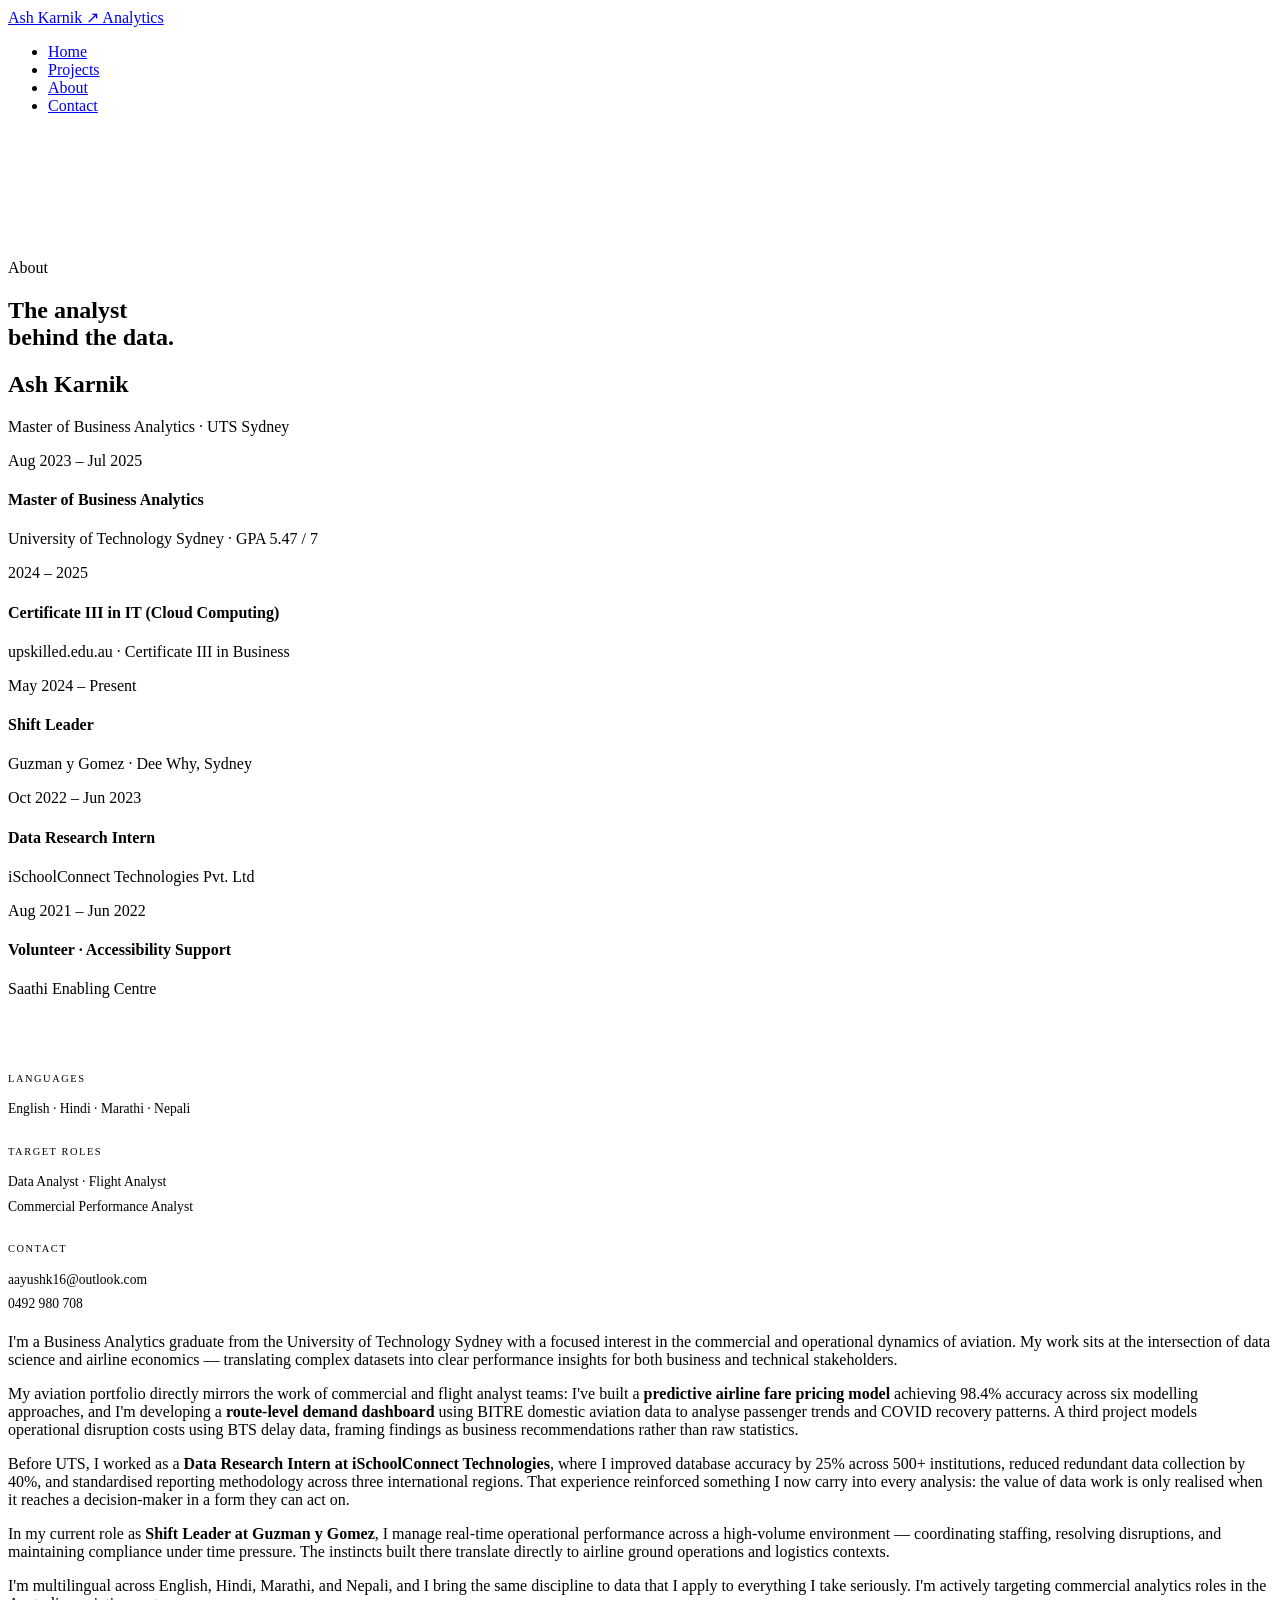
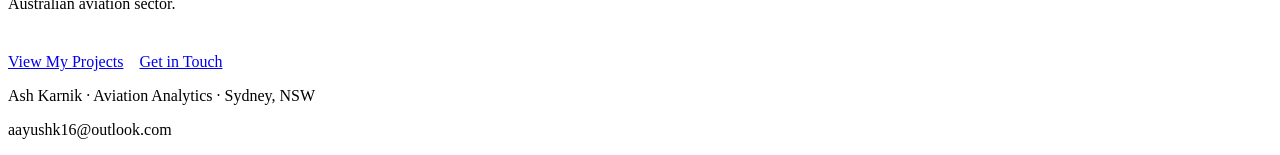
==== about.html @ 37b524a2 "Add files via upload" ====
<!DOCTYPE html>
<html lang="en">
<head>
  <meta charset="UTF-8">
  <meta name="viewport" content="width=device-width, initial-scale=1.0">
  <title>About — Ash Karnik Aviation Analytics</title>
  <link rel="preconnect" href="https://fonts.googleapis.com">
  <link href="https://fonts.googleapis.com/css2?family=Inter:wght@400;500;600;700&family=Cormorant+Garamond:ital,wght@0,600;0,700;1,600&family=DM+Mono:wght@400;500&display=swap" rel="stylesheet">
  <link rel="stylesheet" href="css/style.css">
</head>
<body>

<nav>
  <a href="index.html" class="nav-logo">Ash Karnik ↗ Analytics</a>
  <ul class="nav-links">
    <li><a href="index.html">Home</a></li>
    <li><a href="projects.html">Projects</a></li>
    <li><a href="about.html">About</a></li>
    <li><a href="contact.html">Contact</a></li>
  </ul>
</nav>

<main class="page">

  <section class="section reveal" style="padding-top: 8rem;">
    <div class="section-header">
      <span class="section-num">About</span>
      <h2 class="section-title">The analyst<br>behind the data.</h2>
    </div>

    <div class="about-grid">

      <div class="about-sidebar">
        <h2>Ash Karnik</h2>
        <p class="role">Master of Business Analytics · UTS Sydney</p>

        <div class="timeline">
          <div class="timeline-item">
            <p class="timeline-year">Aug 2023 – Jul 2025</p>
            <h4>Master of Business Analytics</h4>
            <p>University of Technology Sydney · GPA 5.47 / 7</p>
          </div>
          <div class="timeline-item">
            <p class="timeline-year">2024 – 2025</p>
            <h4>Certificate III in IT (Cloud Computing)</h4>
            <p>upskilled.edu.au · Certificate III in Business</p>
          </div>
          <div class="timeline-item">
            <p class="timeline-year">May 2024 – Present</p>
            <h4>Shift Leader</h4>
            <p>Guzman y Gomez · Dee Why, Sydney</p>
          </div>
          <div class="timeline-item">
            <p class="timeline-year">Oct 2022 – Jun 2023</p>
            <h4>Data Research Intern</h4>
            <p>iSchoolConnect Technologies Pvt. Ltd</p>
          </div>
          <div class="timeline-item">
            <p class="timeline-year">Aug 2021 – Jun 2022</p>
            <h4>Volunteer · Accessibility Support</h4>
            <p>Saathi Enabling Centre</p>
          </div>
        </div>

        <div style="margin-top: 2rem; padding-top: 2rem; border-top: 1px solid var(--border);">
          <p style="font-family: var(--font-mono); font-size: 0.65rem; letter-spacing: 0.15em; text-transform: uppercase; color: var(--amber); margin-bottom: 0.75rem;">Languages</p>
          <p style="font-size: 0.85rem; color: var(--white-dim); line-height: 1.8;">English · Hindi · Marathi · Nepali</p>
        </div>

        <div style="margin-top: 1.5rem;">
          <p style="font-family: var(--font-mono); font-size: 0.65rem; letter-spacing: 0.15em; text-transform: uppercase; color: var(--amber); margin-bottom: 0.75rem;">Target Roles</p>
          <p style="font-size: 0.85rem; color: var(--white-dim); line-height: 1.8;">Data Analyst · Flight Analyst<br>Commercial Performance Analyst</p>
        </div>

        <div style="margin-top: 1.5rem;">
          <p style="font-family: var(--font-mono); font-size: 0.65rem; letter-spacing: 0.15em; text-transform: uppercase; color: var(--amber); margin-bottom: 0.75rem;">Contact</p>
          <p style="font-size: 0.85rem; color: var(--white-dim); line-height: 1.8;">aayushk16@outlook.com<br>0492 980 708</p>
        </div>
      </div>

      <div class="about-body">
        <p>
          I'm a Business Analytics graduate from the University of Technology Sydney with a focused interest in the commercial and operational dynamics of aviation. My work sits at the intersection of data science and airline economics — translating complex datasets into clear performance insights for both business and technical stakeholders.
        </p>
        <p>
          My aviation portfolio directly mirrors the work of commercial and flight analyst teams: I've built a <strong>predictive airline fare pricing model</strong> achieving 98.4% accuracy across six modelling approaches, and I'm developing a <strong>route-level demand dashboard</strong> using BITRE domestic aviation data to analyse passenger trends and COVID recovery patterns. A third project models operational disruption costs using BTS delay data, framing findings as business recommendations rather than raw statistics.
        </p>
        <p>
          Before UTS, I worked as a <strong>Data Research Intern at iSchoolConnect Technologies</strong>, where I improved database accuracy by 25% across 500+ institutions, reduced redundant data collection by 40%, and standardised reporting methodology across three international regions. That experience reinforced something I now carry into every analysis: the value of data work is only realised when it reaches a decision-maker in a form they can act on.
        </p>
        <p>
          In my current role as <strong>Shift Leader at Guzman y Gomez</strong>, I manage real-time operational performance across a high-volume environment — coordinating staffing, resolving disruptions, and maintaining compliance under time pressure. The instincts built there translate directly to airline ground operations and logistics contexts.
        </p>
        <p>
          I'm multilingual across English, Hindi, Marathi, and Nepali, and I bring the same discipline to data that I apply to everything I take seriously. I'm actively targeting commercial analytics roles in the Australian aviation sector.
        </p>

        <div style="margin-top: 2.5rem; display: flex; gap: 1rem; flex-wrap: wrap;">
          <a href="projects.html" class="btn-fill">View My Projects</a>
          <a href="contact.html" class="btn-ghost">Get in Touch</a>
        </div>
      </div>

    </div>
  </section>

</main>

<footer>
  <p>Ash Karnik · Aviation Analytics · Sydney, NSW</p>
  <p>aayushk16@outlook.com</p>
</footer>

<script src="../js/nav.js"></script>
<script>
  const reveals = document.querySelectorAll(".reveal");
  if (reveals.length) {
    const io = new IntersectionObserver((e) => { e.forEach(en => { if (en.isIntersecting) { en.target.classList.add("visible"); io.unobserve(en.target); } }); }, { threshold: 0.1 });
    reveals.forEach(r => io.observe(r));
  }
</script>
</body>
</html>
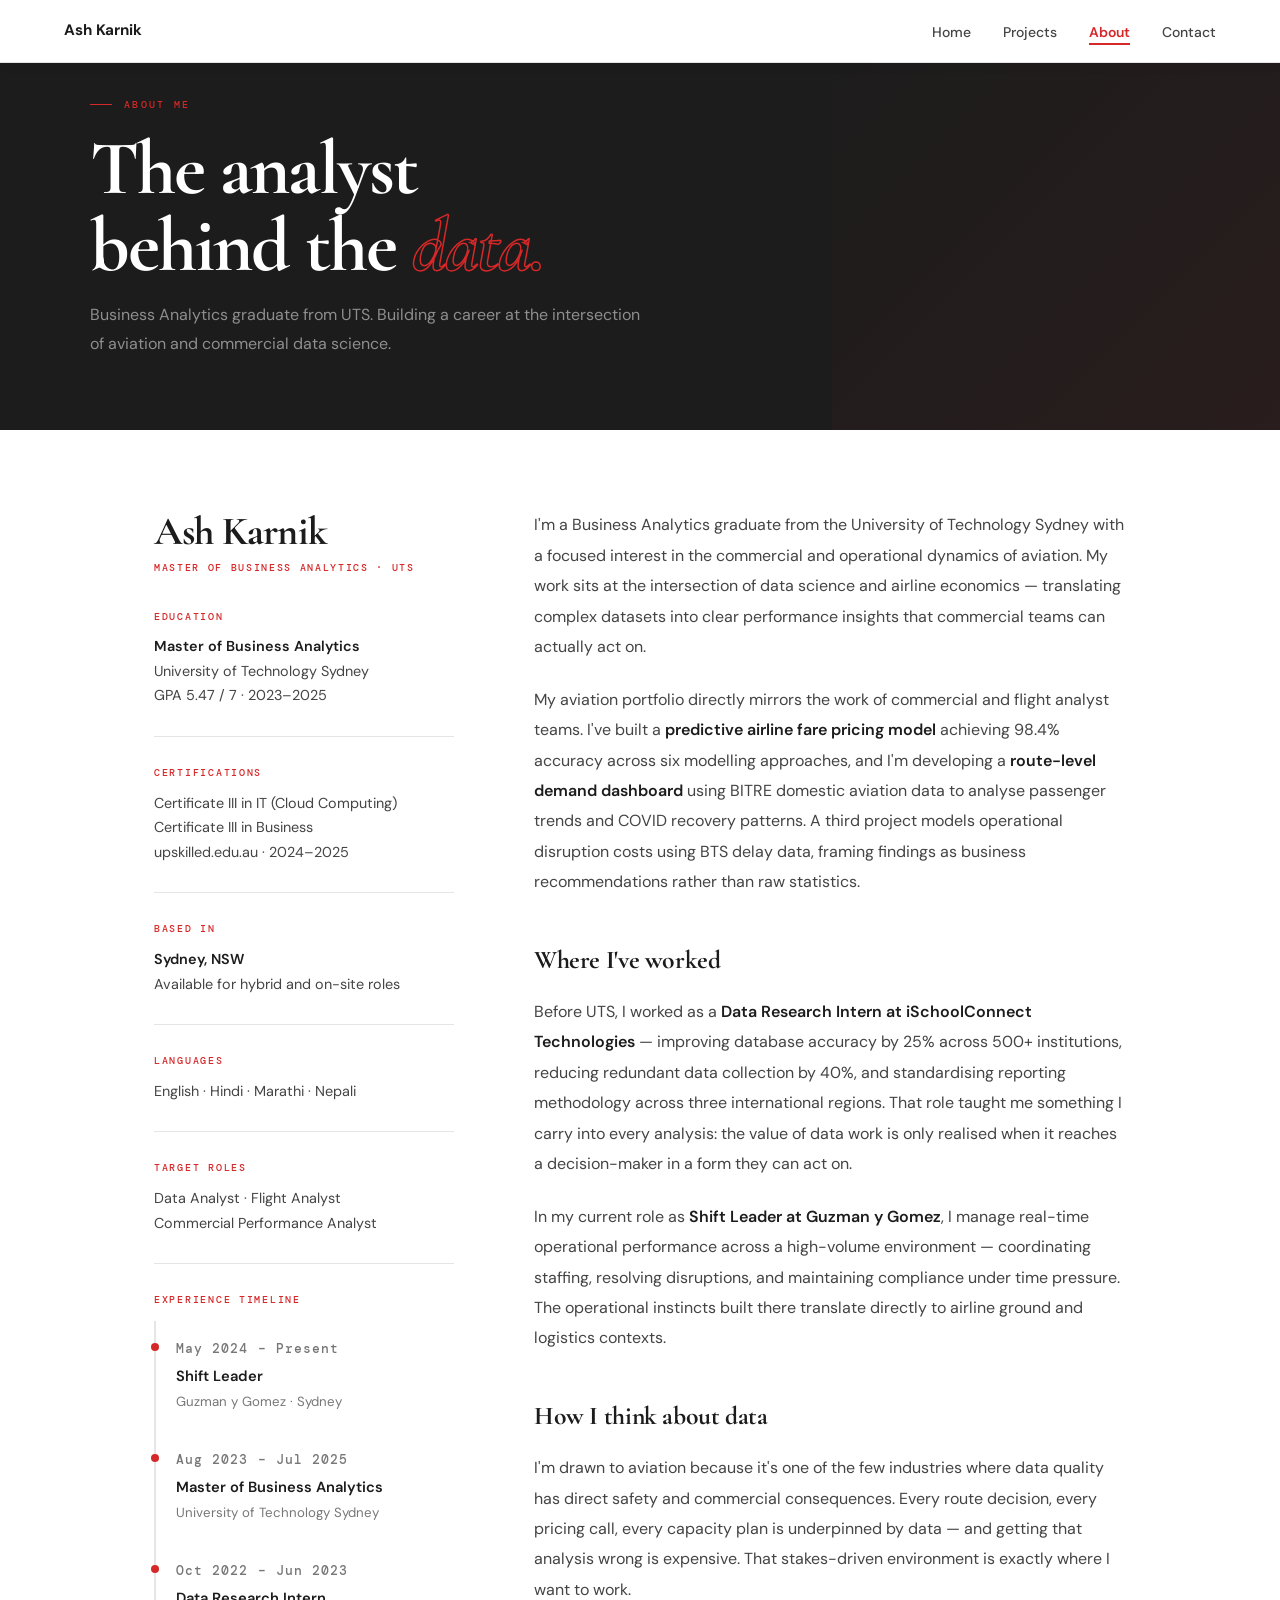
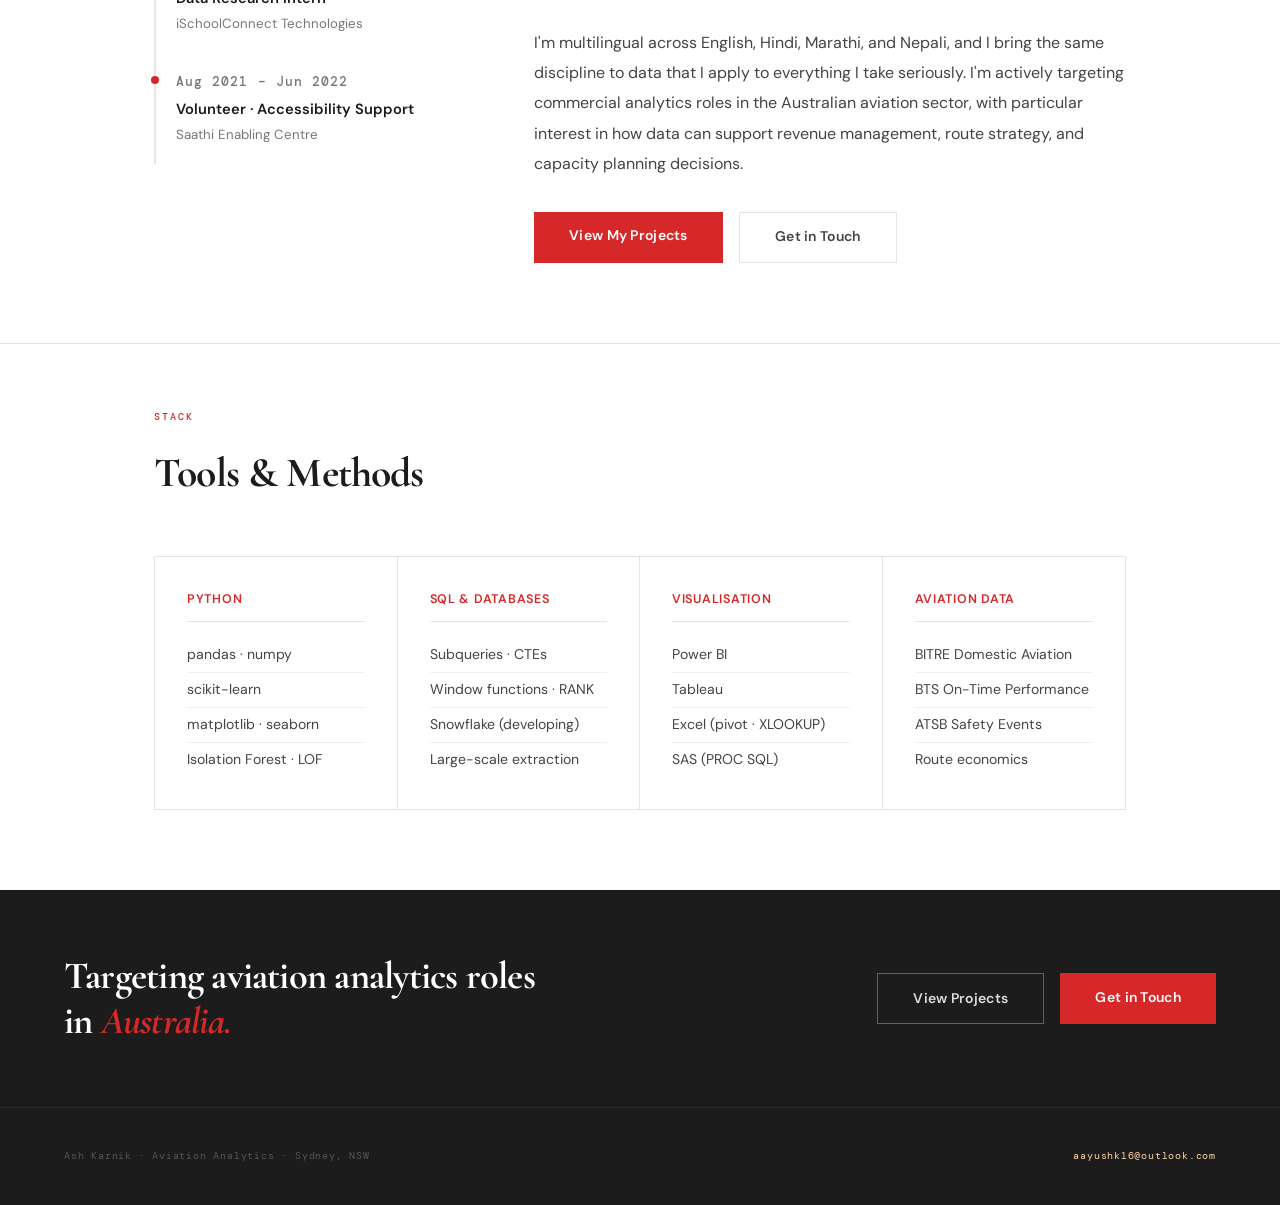
==== commit 4756f965: "Add files via upload Update all pages" ====
--- a/about.html
+++ b/about.html
@@ -3,57 +3,194 @@
 <head>
   <meta charset="UTF-8">
   <meta name="viewport" content="width=device-width, initial-scale=1.0">
-  <title>About — Ash Karnik Aviation Analytics</title>
+  <title>About — Ash Karnik</title>
   <link rel="preconnect" href="https://fonts.googleapis.com">
-  <link href="https://fonts.googleapis.com/css2?family=Inter:wght@400;500;600;700&family=Cormorant+Garamond:ital,wght@0,600;0,700;1,600&family=DM+Mono:wght@400;500&display=swap" rel="stylesheet">
-  <link rel="stylesheet" href="css/style.css">
+  <link href="https://fonts.googleapis.com/css2?family=Cormorant+Garamond:ital,wght@0,400;0,600;0,700;1,400;1,600&family=DM+Sans:wght@300;400;500;600&family=DM+Mono:wght@400;500&display=swap" rel="stylesheet">
+  <style>
+  :root {
+    --white:#FFFFFF;--off-white:#FAF8F8;--blush:#FFF1F2;--salmon:#FF5D5D;
+    --red:#D62828;--red-dark:#A81F1F;--peach:#FFD6A5;
+    --ink:#111111;--ink-head:#1C1C1C;--ink-sub:#444444;--ink-muted:#777777;
+    --border:#E5E5E5;--border-light:#F0F0F0;
+    --f-head:'Cormorant Garamond',Georgia,serif;
+    --f-body:'DM Sans',sans-serif;
+    --f-mono:'DM Mono',monospace;
+  }
+  *,*::before,*::after{box-sizing:border-box;margin:0;padding:0}
+  html{scroll-behavior:smooth}
+  body{background:var(--white);color:var(--ink);font-family:var(--f-body);font-weight:400;line-height:1.7;overflow-x:hidden}
+
+  nav{position:fixed;top:0;left:0;right:0;z-index:9999;display:flex;justify-content:space-between;align-items:center;padding:1.1rem 4rem;background:#ffffff;border-bottom:1px solid #E5E5E5;box-shadow:0 2px 12px rgba(0,0,0,0.06)}
+  .nav-logo{font-family:var(--f-body);font-size:0.95rem;font-weight:700;color:var(--ink-head);text-decoration:none;transition:color 0.2s}
+  .nav-logo:hover{color:var(--red)}
+  .nav-links{display:flex;gap:2rem;list-style:none}
+  .nav-links a{font-family:var(--f-body);font-size:0.875rem;font-weight:500;color:var(--ink-sub);text-decoration:none;transition:color 0.2s;position:relative;padding-bottom:2px}
+  .nav-links a::after{content:'';position:absolute;bottom:-2px;left:0;width:0;height:2px;background:var(--red);transition:width 0.25s}
+  .nav-links a:hover{color:var(--ink-head)}
+  .nav-links a:hover::after{width:100%}
+  .nav-links a.active{color:var(--red);font-weight:600}
+  .nav-links a.active::after{width:100%}
+
+  /* PAGE HERO */
+  .page-hero{background:var(--ink-head);padding:6rem 4rem 4.5rem;position:relative;overflow:hidden}
+  .page-hero::after{content:'';position:absolute;top:0;right:0;width:35%;height:100%;background:linear-gradient(135deg,transparent,rgba(214,40,40,0.07));pointer-events:none}
+  .page-hero-inner{max-width:1100px;margin:0 auto}
+  .page-eyebrow{font-family:var(--f-mono);font-size:0.65rem;font-weight:500;letter-spacing:0.22em;text-transform:uppercase;color:var(--red);margin-bottom:1.1rem;display:flex;align-items:center;gap:0.75rem}
+  .page-eyebrow::before{content:'';width:22px;height:1px;background:var(--red);display:inline-block}
+  .page-hero h1{font-family:var(--f-head);font-size:clamp(3rem,6vw,5rem);font-weight:700;line-height:1.0;color:#fff;letter-spacing:-0.025em;margin-bottom:1rem}
+  .page-hero h1 em{font-style:italic;color:transparent;-webkit-text-stroke:1.5px var(--red)}
+  .page-hero-sub{font-size:1rem;color:rgba(255,255,255,0.5);max-width:560px;line-height:1.8}
+
+  /* LAYOUT */
+  .section{max-width:1100px;margin:0 auto;padding:5rem 4rem}
+  .section-label{font-family:var(--f-mono);font-size:0.65rem;font-weight:500;letter-spacing:0.2em;text-transform:uppercase;color:var(--red);margin-bottom:0.75rem;display:block}
+  .section-title{font-family:var(--f-head);font-size:clamp(2rem,4vw,3rem);font-weight:700;color:var(--ink-head);line-height:1.1;letter-spacing:-0.02em;margin-bottom:2.5rem}
+
+  /* ABOUT GRID */
+  .about-grid{display:grid;grid-template-columns:300px 1fr;gap:5rem;align-items:start}
+
+  /* SIDEBAR */
+  .about-sidebar{}
+  .about-name{font-family:var(--f-head);font-size:2.5rem;font-weight:700;color:var(--ink-head);line-height:1.05;letter-spacing:-0.02em;margin-bottom:0.4rem}
+  .about-role{font-family:var(--f-mono);font-size:0.65rem;font-weight:500;letter-spacing:0.16em;text-transform:uppercase;color:var(--red);margin-bottom:2rem}
+
+  /* INFO BLOCKS */
+  .info-block{margin-bottom:1.75rem;padding-bottom:1.75rem;border-bottom:1px solid var(--border)}
+  .info-block:last-child{border-bottom:none;margin-bottom:0;padding-bottom:0}
+  .info-label{font-family:var(--f-mono);font-size:0.6rem;font-weight:500;letter-spacing:0.18em;text-transform:uppercase;color:var(--red);margin-bottom:0.6rem}
+  .info-value{font-size:0.9rem;color:var(--ink-sub);line-height:1.7}
+  .info-value strong{color:var(--ink-head);font-weight:600}
+
+  /* TIMELINE */
+  .timeline{display:flex;flex-direction:column;gap:0}
+  .timeline-item{padding:1.1rem 0 1.1rem 1.25rem;border-left:2px solid var(--border);position:relative;transition:border-color 0.2s}
+  .timeline-item:hover{border-left-color:var(--red)}
+  .timeline-item::before{content:'';position:absolute;left:-5px;top:1.4rem;width:8px;height:8px;background:var(--red);border-radius:50%}
+  .timeline-year{font-family:var(--f-mono);font-size:0.6rem;font-weight:500;color:var(--red);letter-spacing:0.08em;margin-bottom:0.2rem}
+  .timeline-item h4{font-size:0.92rem;font-weight:600;color:var(--ink-head);margin-bottom:0.15rem}
+  .timeline-item p{font-size:0.83rem;color:var(--ink-muted)}
+
+  /* BODY */
+  .about-body{}
+  .about-body p{font-size:1rem;color:var(--ink-sub);line-height:1.9;margin-bottom:1.4rem}
+  .about-body p:last-of-type{margin-bottom:0}
+  .about-body p strong{color:var(--ink-head);font-weight:600}
+  .about-body h3{font-family:var(--f-head);font-size:1.6rem;font-weight:700;color:var(--ink-head);letter-spacing:-0.015em;margin:2.5rem 0 1rem}
+
+  /* SKILLS STRIP */
+  .skills-strip{max-width:1100px;margin:0 auto;padding:0 4rem 5rem}
+  .skills-grid{display:grid;grid-template-columns:repeat(4,1fr);border:1px solid var(--border)}
+  .skill-group{background:var(--white);padding:2rem;border-right:1px solid var(--border);transition:background 0.25s}
+  .skill-group:last-child{border-right:none}
+  .skill-group:hover{background:var(--off-white)}
+  .skill-group h4{font-family:var(--f-body);font-size:0.78rem;font-weight:600;text-transform:uppercase;letter-spacing:0.06em;color:var(--red);margin-bottom:1rem;padding-bottom:0.65rem;border-bottom:1px solid var(--border)}
+  .skill-group ul{list-style:none}
+  .skill-group li{font-size:0.88rem;color:var(--ink-sub);padding:0.32rem 0;border-bottom:1px solid var(--border-light)}
+  .skill-group li:last-child{border-bottom:none}
+
+  /* CTA */
+  .about-cta{background:var(--ink-head);padding:4rem;display:flex;justify-content:space-between;align-items:center;gap:2rem;flex-wrap:wrap}
+  .about-cta h3{font-family:var(--f-head);font-size:clamp(1.6rem,3vw,2.4rem);font-weight:700;color:#fff;line-height:1.15;letter-spacing:-0.02em}
+  .about-cta h3 em{font-style:italic;color:var(--red)}
+  .cta-btns{display:flex;gap:1rem;flex-wrap:wrap}
+
+  /* BUTTONS */
+  .btn-fill{display:inline-block;padding:0.8rem 2.2rem;background:var(--red);color:var(--white);font-family:var(--f-body);font-size:0.875rem;font-weight:600;letter-spacing:0.02em;text-decoration:none;transition:background 0.2s,transform 0.2s,box-shadow 0.2s;border:none;cursor:pointer}
+  .btn-fill:hover{background:var(--red-dark);transform:translateY(-2px);box-shadow:0 8px 28px rgba(214,40,40,0.3)}
+  .btn-ghost-light{display:inline-block;padding:0.8rem 2.2rem;border:1.5px solid rgba(255,255,255,0.3);color:rgba(255,255,255,0.85);font-family:var(--f-body);font-size:0.875rem;font-weight:600;letter-spacing:0.02em;text-decoration:none;transition:border-color 0.2s,color 0.2s,transform 0.2s}
+  .btn-ghost-light:hover{border-color:var(--red);color:var(--red);transform:translateY(-2px)}
+
+  /* FOOTER */
+  footer{background:var(--ink-head);padding:2.5rem 4rem;display:flex;justify-content:space-between;align-items:center;border-top:1px solid rgba(255,255,255,0.06)}
+  footer p{font-family:var(--f-mono);font-size:0.62rem;letter-spacing:0.08em;color:rgba(255,255,255,0.25)}
+  .footer-accent{color:var(--peach)}
+
+  /* REVEAL */
+  .reveal{opacity:0;transform:translateY(22px);transition:opacity 0.7s ease,transform 0.7s ease}
+  .reveal.in{opacity:1;transform:none}
+
+  @media(max-width:768px){
+    nav{padding:1rem 1.5rem}
+    .page-hero{padding:5rem 1.5rem 3rem}
+    .section{padding:3.5rem 1.5rem}
+    .about-grid{grid-template-columns:1fr;gap:3rem}
+    .skills-strip{padding:0 1.5rem 4rem}
+    .skills-grid{grid-template-columns:repeat(2,1fr)}
+    .skill-group{border-bottom:1px solid var(--border);border-right:none}
+    .about-cta{padding:2.5rem 1.5rem;flex-direction:column;align-items:flex-start}
+    footer{flex-direction:column;gap:0.5rem;padding:2rem 1.5rem;text-align:center}
+  }
+  </style>
 </head>
 <body>
 
 <nav>
-  <a href="index.html" class="nav-logo">Ash Karnik ↗ Analytics</a>
+  <a href="index.html" class="nav-logo">Ash Karnik</a>
   <ul class="nav-links">
     <li><a href="index.html">Home</a></li>
     <li><a href="projects.html">Projects</a></li>
-    <li><a href="about.html">About</a></li>
+    <li><a href="about.html" class="active">About</a></li>
     <li><a href="contact.html">Contact</a></li>
   </ul>
 </nav>
 
-<main class="page">
-
-  <section class="section reveal" style="padding-top: 8rem;">
-    <div class="section-header">
-      <span class="section-num">About</span>
-      <h2 class="section-title">The analyst<br>behind the data.</h2>
-    </div>
-
-    <div class="about-grid">
-
-      <div class="about-sidebar">
-        <h2>Ash Karnik</h2>
-        <p class="role">Master of Business Analytics · UTS Sydney</p>
-
-        <div class="timeline">
+<div class="page-hero">
+  <div class="page-hero-inner">
+    <p class="page-eyebrow">About me</p>
+    <h1>The analyst<br>behind the <em>data.</em></h1>
+    <p class="page-hero-sub">Business Analytics graduate from UTS. Building a career at the intersection of aviation and commercial data science.</p>
+  </div>
+</div>
+
+<section class="section reveal">
+  <div class="about-grid">
+
+    <div class="about-sidebar">
+      <h2 class="about-name">Ash Karnik</h2>
+      <p class="about-role">Master of Business Analytics · UTS</p>
+
+      <div class="info-block">
+        <p class="info-label">Education</p>
+        <p class="info-value"><strong>Master of Business Analytics</strong><br>University of Technology Sydney<br>GPA 5.47 / 7 · 2023–2025</p>
+      </div>
+
+      <div class="info-block">
+        <p class="info-label">Certifications</p>
+        <p class="info-value">Certificate III in IT (Cloud Computing)<br>Certificate III in Business<br>upskilled.edu.au · 2024–2025</p>
+      </div>
+
+      <div class="info-block">
+        <p class="info-label">Based in</p>
+        <p class="info-value"><strong>Sydney, NSW</strong><br>Available for hybrid and on-site roles</p>
+      </div>
+
+      <div class="info-block">
+        <p class="info-label">Languages</p>
+        <p class="info-value">English · Hindi · Marathi · Nepali</p>
+      </div>
+
+      <div class="info-block">
+        <p class="info-label">Target roles</p>
+        <p class="info-value">Data Analyst · Flight Analyst<br>Commercial Performance Analyst</p>
+      </div>
+
+      <div class="info-block">
+        <p class="info-label">Experience timeline</p>
+        <div class="timeline" style="margin-top:0.75rem">
+          <div class="timeline-item">
+            <p class="timeline-year">May 2024 – Present</p>
+            <h4>Shift Leader</h4>
+            <p>Guzman y Gomez · Sydney</p>
+          </div>
           <div class="timeline-item">
             <p class="timeline-year">Aug 2023 – Jul 2025</p>
             <h4>Master of Business Analytics</h4>
-            <p>University of Technology Sydney · GPA 5.47 / 7</p>
-          </div>
-          <div class="timeline-item">
-            <p class="timeline-year">2024 – 2025</p>
-            <h4>Certificate III in IT (Cloud Computing)</h4>
-            <p>upskilled.edu.au · Certificate III in Business</p>
-          </div>
-          <div class="timeline-item">
-            <p class="timeline-year">May 2024 – Present</p>
-            <h4>Shift Leader</h4>
-            <p>Guzman y Gomez · Dee Why, Sydney</p>
+            <p>University of Technology Sydney</p>
           </div>
           <div class="timeline-item">
             <p class="timeline-year">Oct 2022 – Jun 2023</p>
             <h4>Data Research Intern</h4>
-            <p>iSchoolConnect Technologies Pvt. Ltd</p>
+            <p>iSchoolConnect Technologies</p>
           </div>
           <div class="timeline-item">
             <p class="timeline-year">Aug 2021 – Jun 2022</p>
@@ -61,63 +198,107 @@
             <p>Saathi Enabling Centre</p>
           </div>
         </div>
-
-        <div style="margin-top: 2rem; padding-top: 2rem; border-top: 1px solid var(--border);">
-          <p style="font-family: var(--font-mono); font-size: 0.65rem; letter-spacing: 0.15em; text-transform: uppercase; color: var(--amber); margin-bottom: 0.75rem;">Languages</p>
-          <p style="font-size: 0.85rem; color: var(--white-dim); line-height: 1.8;">English · Hindi · Marathi · Nepali</p>
-        </div>
-
-        <div style="margin-top: 1.5rem;">
-          <p style="font-family: var(--font-mono); font-size: 0.65rem; letter-spacing: 0.15em; text-transform: uppercase; color: var(--amber); margin-bottom: 0.75rem;">Target Roles</p>
-          <p style="font-size: 0.85rem; color: var(--white-dim); line-height: 1.8;">Data Analyst · Flight Analyst<br>Commercial Performance Analyst</p>
-        </div>
-
-        <div style="margin-top: 1.5rem;">
-          <p style="font-family: var(--font-mono); font-size: 0.65rem; letter-spacing: 0.15em; text-transform: uppercase; color: var(--amber); margin-bottom: 0.75rem;">Contact</p>
-          <p style="font-size: 0.85rem; color: var(--white-dim); line-height: 1.8;">aayushk16@outlook.com<br>0492 980 708</p>
-        </div>
-      </div>
-
-      <div class="about-body">
-        <p>
-          I'm a Business Analytics graduate from the University of Technology Sydney with a focused interest in the commercial and operational dynamics of aviation. My work sits at the intersection of data science and airline economics — translating complex datasets into clear performance insights for both business and technical stakeholders.
-        </p>
-        <p>
-          My aviation portfolio directly mirrors the work of commercial and flight analyst teams: I've built a <strong>predictive airline fare pricing model</strong> achieving 98.4% accuracy across six modelling approaches, and I'm developing a <strong>route-level demand dashboard</strong> using BITRE domestic aviation data to analyse passenger trends and COVID recovery patterns. A third project models operational disruption costs using BTS delay data, framing findings as business recommendations rather than raw statistics.
-        </p>
-        <p>
-          Before UTS, I worked as a <strong>Data Research Intern at iSchoolConnect Technologies</strong>, where I improved database accuracy by 25% across 500+ institutions, reduced redundant data collection by 40%, and standardised reporting methodology across three international regions. That experience reinforced something I now carry into every analysis: the value of data work is only realised when it reaches a decision-maker in a form they can act on.
-        </p>
-        <p>
-          In my current role as <strong>Shift Leader at Guzman y Gomez</strong>, I manage real-time operational performance across a high-volume environment — coordinating staffing, resolving disruptions, and maintaining compliance under time pressure. The instincts built there translate directly to airline ground operations and logistics contexts.
-        </p>
-        <p>
-          I'm multilingual across English, Hindi, Marathi, and Nepali, and I bring the same discipline to data that I apply to everything I take seriously. I'm actively targeting commercial analytics roles in the Australian aviation sector.
-        </p>
-
-        <div style="margin-top: 2.5rem; display: flex; gap: 1rem; flex-wrap: wrap;">
-          <a href="projects.html" class="btn-fill">View My Projects</a>
-          <a href="contact.html" class="btn-ghost">Get in Touch</a>
-        </div>
-      </div>
-
-    </div>
-  </section>
-
-</main>
+      </div>
+    </div>
+
+    <div class="about-body">
+      <p>
+        I'm a Business Analytics graduate from the University of Technology Sydney with a focused interest in the commercial and operational dynamics of aviation. My work sits at the intersection of data science and airline economics — translating complex datasets into clear performance insights that commercial teams can actually act on.
+      </p>
+      <p>
+        My aviation portfolio directly mirrors the work of commercial and flight analyst teams. I've built a <strong>predictive airline fare pricing model</strong> achieving 98.4% accuracy across six modelling approaches, and I'm developing a <strong>route-level demand dashboard</strong> using BITRE domestic aviation data to analyse passenger trends and COVID recovery patterns. A third project models operational disruption costs using BTS delay data, framing findings as business recommendations rather than raw statistics.
+      </p>
+
+      <h3>Where I've worked</h3>
+      <p>
+        Before UTS, I worked as a <strong>Data Research Intern at iSchoolConnect Technologies</strong> — improving database accuracy by 25% across 500+ institutions, reducing redundant data collection by 40%, and standardising reporting methodology across three international regions. That role taught me something I carry into every analysis: the value of data work is only realised when it reaches a decision-maker in a form they can act on.
+      </p>
+      <p>
+        In my current role as <strong>Shift Leader at Guzman y Gomez</strong>, I manage real-time operational performance across a high-volume environment — coordinating staffing, resolving disruptions, and maintaining compliance under time pressure. The operational instincts built there translate directly to airline ground and logistics contexts.
+      </p>
+
+      <h3>How I think about data</h3>
+      <p>
+        I'm drawn to aviation because it's one of the few industries where data quality has direct safety and commercial consequences. Every route decision, every pricing call, every capacity plan is underpinned by data — and getting that analysis wrong is expensive. That stakes-driven environment is exactly where I want to work.
+      </p>
+      <p>
+        I'm multilingual across English, Hindi, Marathi, and Nepali, and I bring the same discipline to data that I apply to everything I take seriously. I'm actively targeting commercial analytics roles in the Australian aviation sector, with particular interest in how data can support revenue management, route strategy, and capacity planning decisions.
+      </p>
+
+      <div style="display:flex;gap:1rem;flex-wrap:wrap;margin-top:2rem">
+        <a href="projects.html" class="btn-fill">View My Projects</a>
+        <a href="contact.html" class="btn-ghost-light" style="border-color:var(--border);color:var(--ink-sub)">Get in Touch</a>
+      </div>
+    </div>
+
+  </div>
+</section>
+
+<hr style="border:none;border-top:1px solid var(--border)">
+
+<div class="skills-strip reveal">
+  <div style="max-width:1100px;margin:0 auto;padding:4rem 0 0.5rem">
+    <span class="section-label">Stack</span>
+    <h2 style="font-family:var(--f-head);font-size:clamp(1.8rem,3.5vw,2.6rem);font-weight:700;color:var(--ink-head);letter-spacing:-0.02em;margin-bottom:2.5rem">Tools & Methods</h2>
+  </div>
+  <div class="skills-grid">
+    <div class="skill-group">
+      <h4>Python</h4>
+      <ul>
+        <li>pandas · numpy</li>
+        <li>scikit-learn</li>
+        <li>matplotlib · seaborn</li>
+        <li>Isolation Forest · LOF</li>
+      </ul>
+    </div>
+    <div class="skill-group">
+      <h4>SQL & Databases</h4>
+      <ul>
+        <li>Subqueries · CTEs</li>
+        <li>Window functions · RANK</li>
+        <li>Snowflake (developing)</li>
+        <li>Large-scale extraction</li>
+      </ul>
+    </div>
+    <div class="skill-group">
+      <h4>Visualisation</h4>
+      <ul>
+        <li>Power BI</li>
+        <li>Tableau</li>
+        <li>Excel (pivot · XLOOKUP)</li>
+        <li>SAS (PROC SQL)</li>
+      </ul>
+    </div>
+    <div class="skill-group">
+      <h4>Aviation Data</h4>
+      <ul>
+        <li>BITRE Domestic Aviation</li>
+        <li>BTS On-Time Performance</li>
+        <li>ATSB Safety Events</li>
+        <li>Route economics</li>
+      </ul>
+    </div>
+  </div>
+</div>
+
+<div class="about-cta reveal">
+  <h3>Targeting aviation analytics roles<br>in <em>Australia.</em></h3>
+  <div class="cta-btns">
+    <a href="projects.html" class="btn-ghost-light">View Projects</a>
+    <a href="contact.html" class="btn-fill">Get in Touch</a>
+  </div>
+</div>
 
 <footer>
   <p>Ash Karnik · Aviation Analytics · Sydney, NSW</p>
-  <p>aayushk16@outlook.com</p>
+  <p><span class="footer-accent">aayushk16@outlook.com</span></p>
 </footer>
 
-<script src="../js/nav.js"></script>
 <script>
-  const reveals = document.querySelectorAll(".reveal");
-  if (reveals.length) {
-    const io = new IntersectionObserver((e) => { e.forEach(en => { if (en.isIntersecting) { en.target.classList.add("visible"); io.unobserve(en.target); } }); }, { threshold: 0.1 });
-    reveals.forEach(r => io.observe(r));
-  }
+  const io = new IntersectionObserver((e) => {
+    e.forEach(en => { if(en.isIntersecting){en.target.classList.add('in');io.unobserve(en.target)} });
+  }, {threshold:0.08});
+  document.querySelectorAll('.reveal').forEach(el => io.observe(el));
 </script>
 </body>
 </html>
